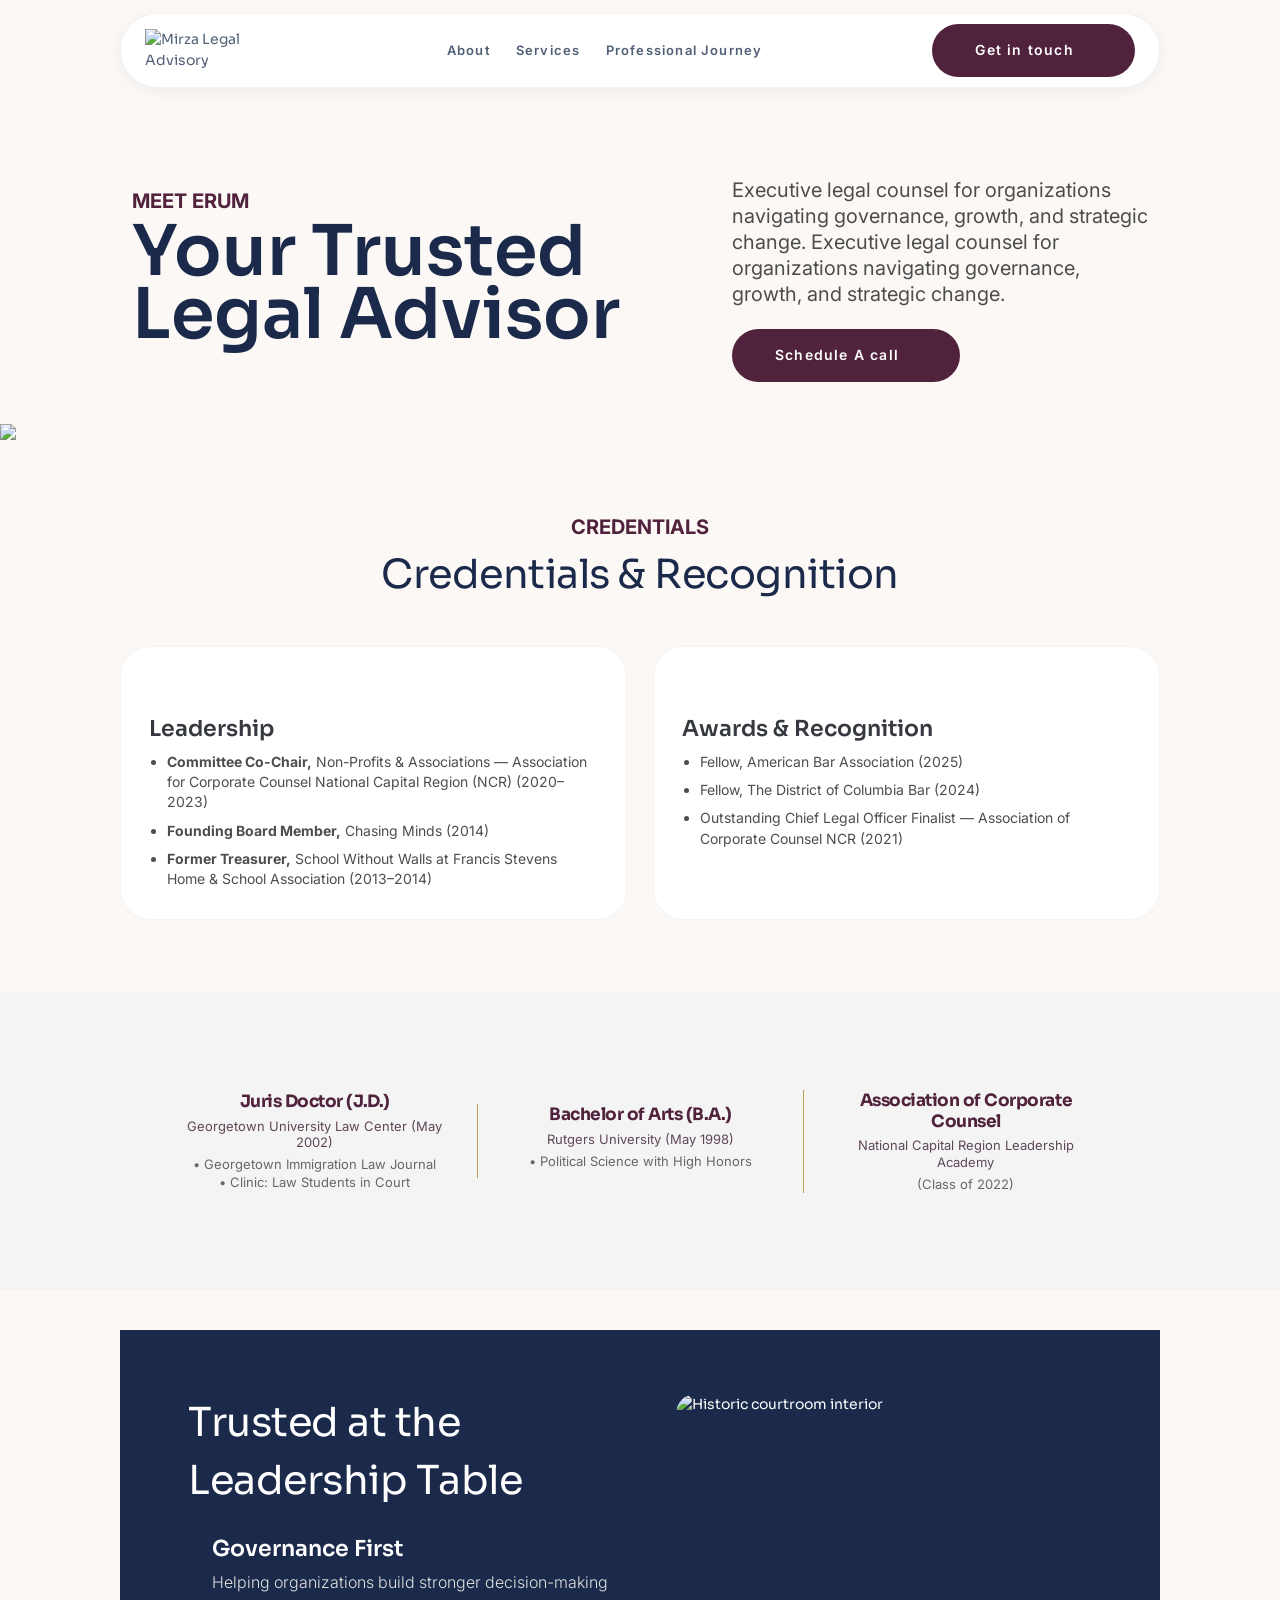
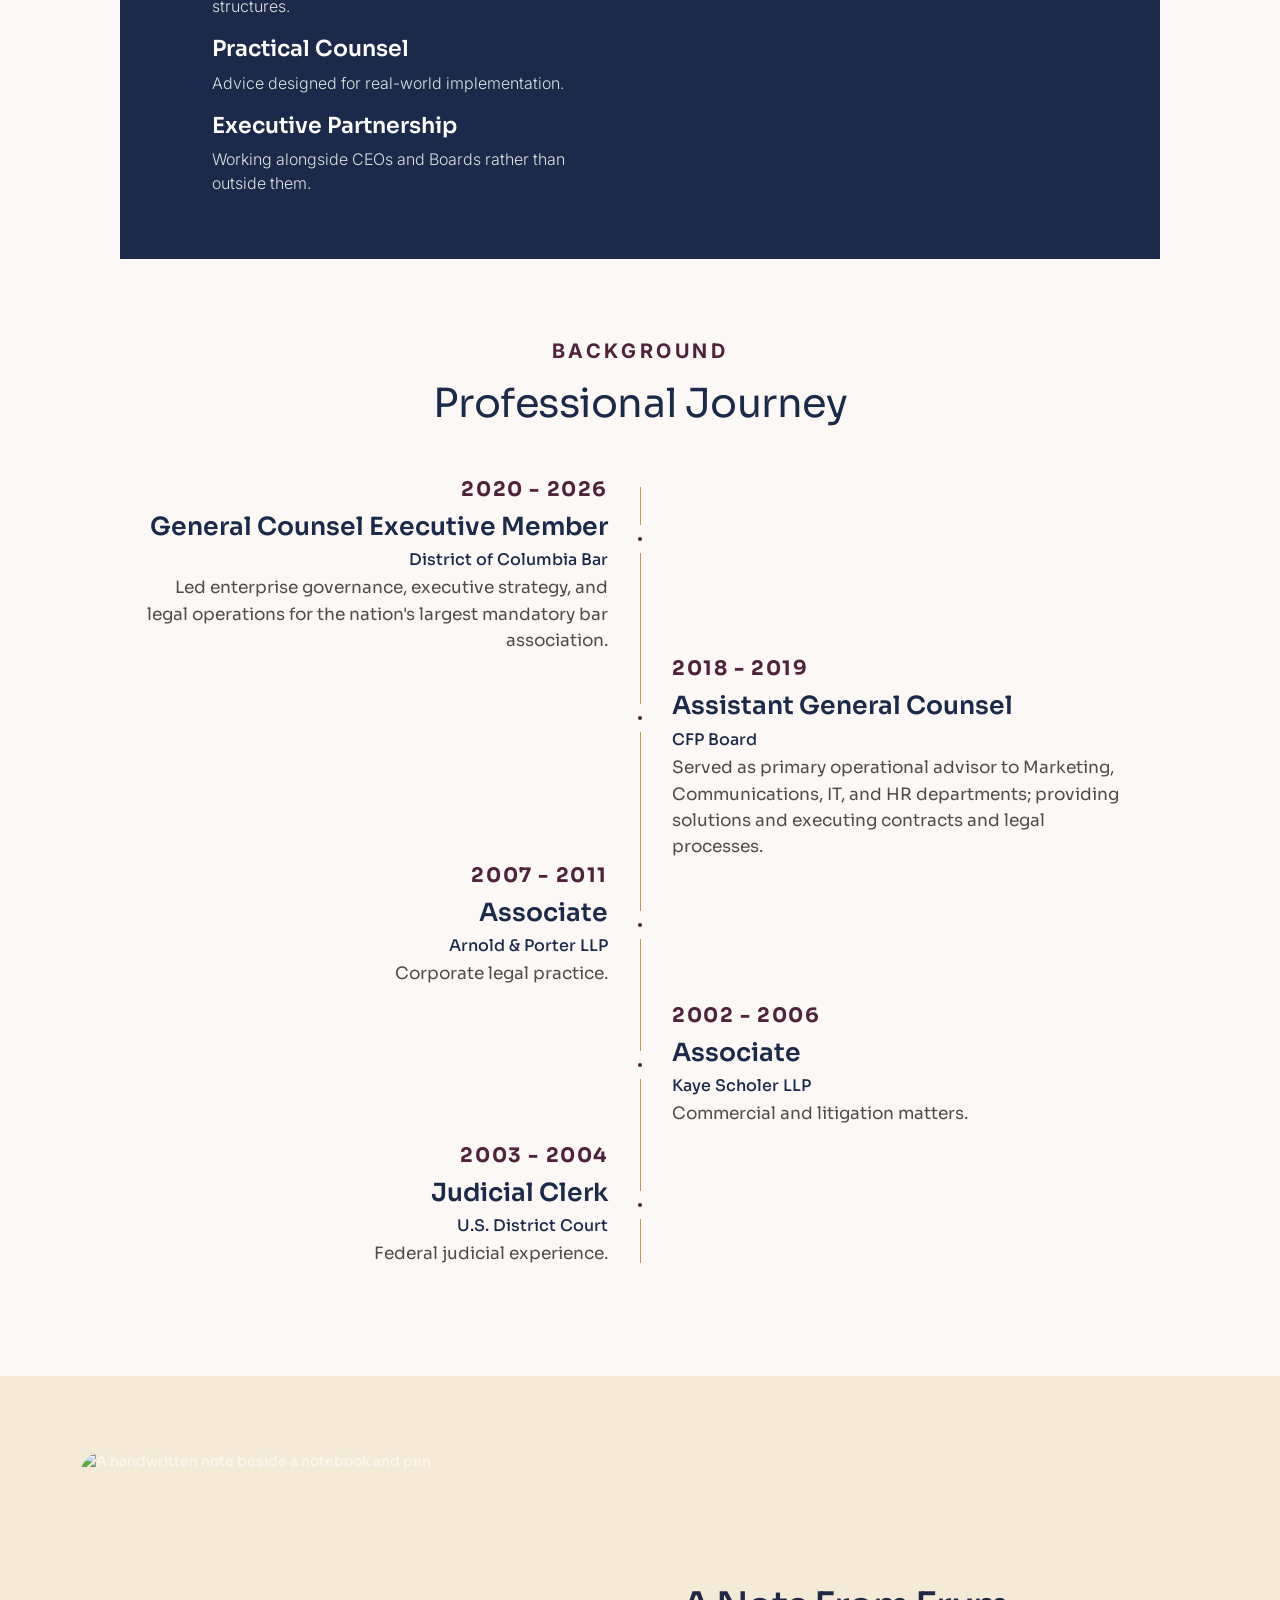
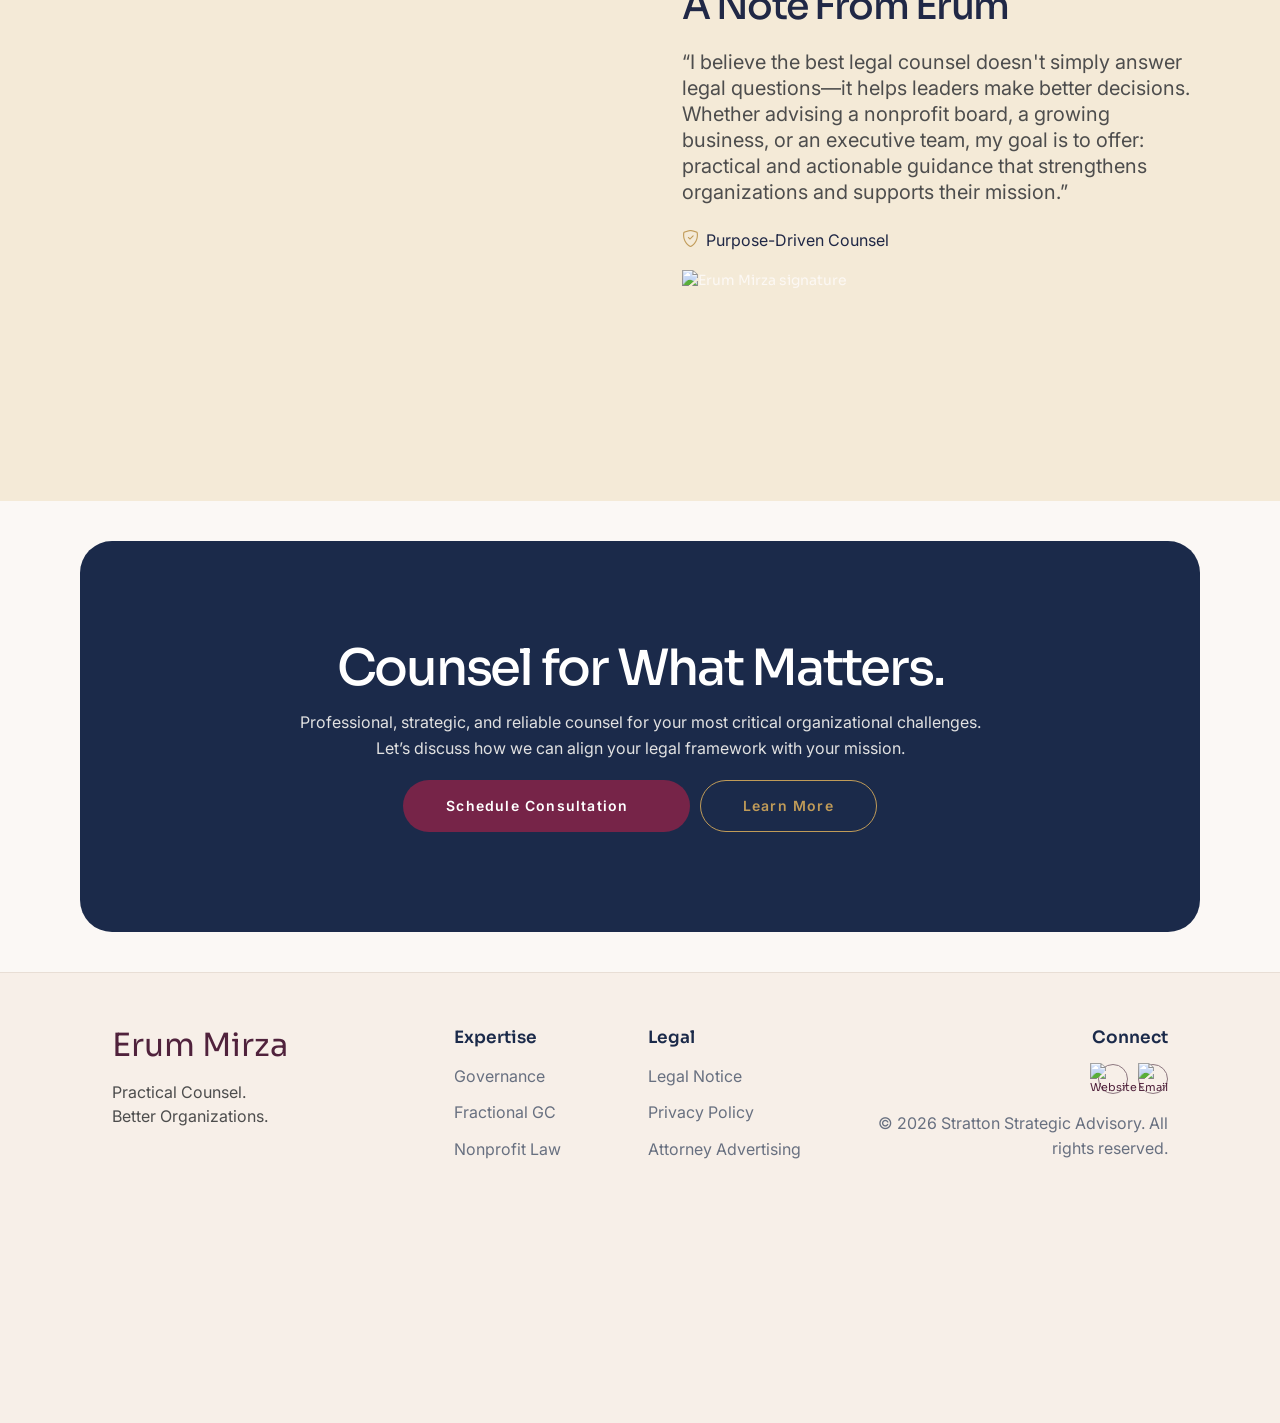
==== about.html @ 38c955a2 "Add files via upload" ====
<!doctype html>
<html lang="en">

<head>
    <meta charset="UTF-8">
    <meta name="viewport" content="width=device-width, initial-scale=1.0">
    <meta name="description" content="Erum Mirza, attorney and strategic advisor.">
    <title>Erum Mirza | Attorney &amp; Strategic Advisor</title>
    <link href="https://cdn.jsdelivr.net/npm/bootstrap@5.3.3/dist/css/bootstrap.min.css" rel="stylesheet">
    <link href="https://cdn.jsdelivr.net/npm/bootstrap-icons@1.11.3/font/bootstrap-icons.min.css" rel="stylesheet">
    <link rel="stylesheet" href="https://unpkg.com/aos@2.3.4/dist/aos.css">
    <link rel="preconnect" href="https://fonts.googleapis.com">
    <link rel="preconnect" href="https://fonts.gstatic.com" crossorigin>
    <link
        href="https://fonts.googleapis.com/css2?family=Inter:wght@400;600;700&family=Sora:wght@400;500;600;700&display=swap"
        rel="stylesheet">
    <script src="https://cdn.tailwindcss.com"></script>
    <link rel="stylesheet" href="styles.css">
</head>

<body class="home-page">
    <header class="site-header container-xl">
        <a class="brand" href="index.html" aria-label="Mirza home">
            <img class="brand-logo" src="assets/images/Mirzapllc-logo.webp" alt="Mirza Legal Advisory">
        </a>
        <nav id="main-navigation" class="main-nav" aria-label="Main navigation">
            <a href="about.html">About</a>
            <a href="services.html">Services</a>

            <a href="about.html#journey">Professional Journey</a>
            <a class="mobile-nav-cta primary-button" href="contact.html">Get in touch <span>→</span></a>
        </nav>
        <a class="primary-button" href="contact.html">Get in touch <span>→</span></a>
        <button class="menu-toggle" type="button" aria-label="Open navigation" aria-expanded="false" aria-controls="main-navigation">
            <span></span><span></span><span></span>
        </button>
    </header>

    <main>
        <section class="about-hero-section" aria-labelledby="hero-title">
            <div class="about-hero-intro container-xl">
                <div class="about-hero-heading">
                    <p class="sub-heading">Meet Erum</p>
                    <h1 class="main-heading">Your Trusted<br>Legal Advisor</h1>
                </div>
                <div class="about-hero-copy">
                    <p class="p-text">Executive legal counsel for organizations navigating governance, growth, and
                        strategic change. Executive legal counsel for organizations navigating governance, growth, and
                        strategic change.</p>
                    <div class="hero-actions">
                        <a class="primary-button" href="#contact">Schedule A call <span>→</span></a>

                    </div>
                </div>
            </div>
            <div class="about-hero-image">
                <img src="assets/images/erum-image.png" alt="Erum Mirza, attorney and strategic advisor">
            </div>
        </section>



        <section id="services" class="services-section global-section-padding" aria-labelledby="services-title">
            <div class="services-heading">
                <p class="sub-heading">Credentials</p>
                <h2 id="services-title" class="sub-heading-2">Credentials & Recognition</h2>
            </div>
            <div class="services-grid">
                <div class="service-card">
                    <span class="service-icon"><img src="assets/images/leadership.png" alt="" aria-hidden="true"></span>
                    <h3>Leadership</h3>
                    <ul class="service-list">
                        <li> <strong>Committee Co-Chair,</strong>  Non-Profits &amp; Associations — Association for Corporate Counsel
                            National Capital Region (NCR) (2020–2023)</li>
                        <li> <strong>Founding Board Member,</strong>  Chasing Minds (2014)</li>
                        <li> <strong>Former Treasurer,</strong>  School Without Walls at Francis Stevens Home &amp; School Association
                            (2013–2014)</li>
                    </ul>
                </div>
                <div class="service-card">
                    <span class="service-icon"><img src="assets/images/Recognition.png" alt="" aria-hidden="true"></span>
                    <h3>Awards &amp; Recognition</h3>
                    <ul class="service-list">
                        <li>Fellow, American Bar Association (2025)</li>
                        <li>Fellow, The District of Columbia Bar (2024)</li>
                        <li>Outstanding Chief Legal Officer Finalist — Association of Corporate Counsel NCR (2021)</li>
                    </ul>
                </div>
            </div>
        </section>

        <section class="education-strip global-section-padding" aria-label="Education and professional credentials">
            <div class="education-strip-inner container-xl">
                <div class="education-item">
                    <h2 class="sub-heading-2">Juris Doctor (J.D.)</h2>
                    <p>Georgetown University Law Center (May 2002)</p>
                    <small>• Georgetown Immigration Law Journal<br>• Clinic: Law Students in Court</small>
                </div>
                <div class="education-item">
                    <h2 class="sub-heading-2">Bachelor of Arts (B.A.)</h2>
                    <p>Rutgers University (May 1998)</p>
                    <small>• Political Science with High Honors</small>
                </div>
                <div class="education-item">
                    <h2 class="sub-heading-2">Association of Corporate Counsel</h2>
                    <p>National Capital Region Leadership Academy</p>
                    <small>(Class of 2022)</small>
                </div>
            </div>
        </section>

        <section id="recognition" class="leadership-section about-recognition global-section-padding" aria-labelledby="leadership-title">
            <div class="leadership-copy">
                <h2 id="leadership-title" class="sub-heading-2 text-white">Trusted at the <br>
                    Leadership Table</h2>
                <ul class="leadership-table-list">
                    <li>
                        <img class="leadership-icon" src="assets/images/Icon.png" alt="" aria-hidden="true">
                        <div>
                            <h3>Governance First</h3>
                            <p class="pt-2">Helping organizations build stronger decision-making structures.</p>
                        </div>
                    </li>
                    <li>
                        <img class="leadership-icon" src="assets/images/Icon.png" alt="" aria-hidden="true">
                        <div>
                            <h3>Practical Counsel</h3>
                            <p class="pt-2">Advice designed for real-world implementation.</p>
                        </div>
                    </li>
                    <li>
                        <img class="leadership-icon" src="assets/images/Icon.png" alt="" aria-hidden="true">
                        <div>
                            <h3>Executive Partnership</h3>
                            <p class="pt-2">Working alongside CEOs and Boards rather than outside them.</p>
                        </div>
                    </li>
                </ul>
            </div>
            <div class="leadership-table-image">
                <img src="/assets/images/tursted.png" alt="Historic courtroom interior">
            </div>
        </section>



        <section id="journey" class="path-section global-section-padding" aria-labelledby="path-title">
            <div class="path-heading">
                <p class="sub-heading">Background</p>
                <h2 class="sub-heading-2">Professional Journey</h2>
            </div>
            <div class="path-timeline">
                <div class="path-step path-step-left">
                    <span class="path-number">2020 - 2026</span>
                    <div>
                        <h3>General Counsel  Executive Member</h3>
                        <strong class="path-organization">District of Columbia Bar</strong>
                        <p>Led enterprise governance, executive strategy, and legal operations for the nation&apos;s
                            largest mandatory bar association.</p>
                    </div>
                </div>
                <div class="path-step path-step-right">
                    <span class="path-number">2018 - 2019</span>
                    <div>
                        <h3>Assistant General Counsel</h3>
                        <strong class="path-organization">CFP Board</strong>
                        <p>Served as primary operational advisor to Marketing, Communications, IT, and HR departments;
                            providing solutions and executing contracts and legal processes.</p>
                    </div>
                </div>
                <div class="path-step path-step-left">
                    <span class="path-number">2007 - 2011</span>
                    <div>
                        <h3>Associate</h3>
                        <strong class="path-organization">Arnold &amp; Porter LLP</strong>
                        <p>Corporate legal practice.</p>
                    </div>
                </div>
                <div class="path-step path-step-right">
                    <span class="path-number">2002 - 2006</span>
                    <div>
                        <h3>Associate</h3>
                        <strong class="path-organization">Kaye Scholer LLP</strong>
                        <p>Commercial and litigation matters.</p>
                    </div>
                </div>
                <div class="path-step path-step-left">
                    <span class="path-number">2003 - 2004</span>
                    <div>
                        <h3>Judicial Clerk</h3>
                        <strong class="path-organization">U.S. District Court</strong>
                        <p>Federal judicial experience.</p>
                    </div>
                </div>
            </div>
        </section>

        <section class="note-section" aria-labelledby="note-title">
            <div class="note-section-inner">
                <div class="note-image">
                    <img src="assets/images/note.png" alt="A handwritten note beside a notebook and pen">
                </div>
                <div class="note-copy">
                    <h2 id="note-title" class="sub-heading-2">A Note From Erum</h2>
                    <p>“I believe the best legal counsel doesn&apos;t simply answer legal questions—it helps leaders
                        make better decisions. Whether advising a nonprofit board, a growing business, or an executive
                        team, my goal is to offer: practical and actionable guidance that strengthens organizations and
                        supports their mission.”</p>
                    <p class="note-purpose"><i class="bi bi-shield-check" aria-hidden="true"></i> Purpose-Driven Counsel
                    </p>
                    <img class=" note-signature-image" src="assets/images/signature.png" alt="Erum Mirza signature" />
                </div>
            </div>
        </section>

        <section id="contact" class="contact-cta" aria-labelledby="contact-title">

            <h2 class="text-white sub-heading-2">Counsel for What Matters.</h2>
            <p class="p-text">Professional, strategic, and reliable counsel for your most critical organizational
                challenges.<br>Let’s
                discuss how we can align your legal framework with your mission.</p>
            <div class="cta-actions"><a class="primary-button" href="mailto:hello@erummirza.com">Schedule Consultation
                    <span>→</span></a><a class="cta-link" href="about.html">Learn More</a></div>
        </section>
    </main>

    <footer class="site-footer">
        <div class="site-footer-inner">
            <div class="footer-brand"><strong>Erum Mirza</strong>
                <p>Practical Counsel.<br>Better Organizations.</p>
            </div>
            <div class="footer-column"><small>Expertise</small><a href="#services">Governance</a><a
                    href="#services">Fractional
                    GC</a><a href="#services">Nonprofit Law</a></div>
            <div class="footer-column"><small>Legal</small><a href="#contact">Legal Notice</a><a href="#contact">Privacy
                    Policy</a><a href="#contact">Attorney Advertising</a></div>
            <div class="footer-connect"><small>Connect</small>
                <div class="social-links">
                    <a href="#contact" aria-label="Contact Erum Mirza">
                        <img src="assets/images/website-icon.png" alt="Website" aria-hidden="true">
                    </a>
                    <a href="mailto:hello@erummirza.com" aria-label="Email Erum Mirza">
                        <img src="assets/images/email-icon.png" alt="Email" aria-hidden="true">
                    </a>

                </div>
                <p>© 2026 Stratton Strategic Advisory. All rights reserved.</p>
            </div>
        </div>
    </footer>

    <script src="https://cdn.jsdelivr.net/npm/bootstrap@5.3.3/dist/js/bootstrap.bundle.min.js"></script>
    <script src="https://cdn.jsdelivr.net/npm/gsap@3.12.5/dist/gsap.min.js"></script>
    <script src="https://cdn.jsdelivr.net/npm/gsap@3.12.5/dist/ScrollToPlugin.min.js"></script>
    <script src="https://unpkg.com/aos@2.3.4/dist/aos.js"></script>
    <script src="script.js"></script>
</body>

</html>
---- styles.css ----
:root {
    --cream: #fbf8f5;
    --ink: #505F76;
    --plum: #50223c;
    --muted: #4d4d4d;
    --white: #fff;
    --light-muted: #E1E1E1;
    --body-foreground: #fcf8f4;
    --heading: #202846;
    --deep-heading: #1b2a4a;
    --copy-muted: #5e6067;
    --copy-slate: #5e6067;
    --gold: #c09b58;
    --copy-on-dark: #d4d7e0;
    --warm-surface: #f4ead7;
    --navy: #1f2747;
    --deep-navy: #1f2e51;
    --form-border: #bdd9f1;
    --form-field-border: #cfe2f3;
    --footer-surface: #f7efe8;
    --footer-border: #e8ded5;
    --footer-copy: #687080;
    --soft-border: #C6C6CD33;
    --service-heading: #363940;
    --shadow-rgb: 32, 39, 67;
    --sans: 'Sora', Arial, sans-serif;
}

* {
    box-sizing: border-box;
}

html {
    scroll-behavior: smooth;
}

body {
    margin: 0;
    background: var(--cream);
    color: var(--body-foreground);
    font-family: var(--sans);
    font-size: 14px;
}

.home-page {
    min-height: 100vh;
    overflow-x: hidden;
}

.container-xl {
    max-width: 1040px;
    /* margin: 0 auto;
    padding-left: 32px;
    padding-right: 32px; */
}

.global-section-padding {
    padding-top: 72px;
    padding-bottom: 72px;
}

.site-header {
    align-items: center;
    background: var(--white);
    border: 1px solid var(--soft-border);
    border-radius: 50px;
    box-shadow: 0 3px 14px rgba(var(--shadow-rgb), .06);
    display: grid;
    gap: 30px;
    grid-template-columns: auto 1fr auto;
    margin-top: 13px;
    padding: 10px 24px;
    position: relative;
    z-index: 2;
}

.brand {
    align-items: center;
    color: var(--ink);
    display: flex;
    gap: 8px;
    text-decoration: none;
}

.brand-logo {
    display: block;
    height: auto;
    max-width: 132px;
    width: 100%;
}

.main-nav {
    align-items: center;
    display: flex;
    gap: 25px;
    justify-content: center;
}

.main-nav a {
    color: var(--ink);
    font-family: 'Inter', sans-serif;
    font-size: 13px;
    font-style: medium;
    font-weight: 600;
    letter-spacing: 1.2px;
    line-height: 12px;
    text-decoration: none;
    vertical-align: middle;
}

.main-nav a:hover {
    color: var(--plum);
}

.menu-toggle,
.mobile-nav-cta {
    display: none;
}

.primary-button,
.secondary-button,
.cta-link,
.service-card a {
    align-items: center;
    border: 1px solid transparent;
    border-radius: 50px;
    display: inline-flex;
    font-family: 'Inter', sans-serif;
    font-size: 14px;
    font-style: normal;
    font-weight: 600;
    justify-content: center;
    letter-spacing: 1.2px;
    line-height: 1.2;
    padding: 17px 42px;
    text-decoration: none;
    transition: background .2s, color .2s, transform .2s;
    vertical-align: middle;
}





.primary-button {
    background: var(--plum);
    color: var(--white);
}

.primary-button:hover {
    background: var(--ink);
    color: var(--white);
    transform: translateY(-2px);

}

.hero {
    align-items: center;
    display: grid;
    /* gap: clamp(70px, 11vw, 145px); */
    grid-template-columns: 1.45fr 1fr;
    min-height: calc(100vh - 70px);
    padding-bottom: 65px;
    padding-top: 50px;
}

.hero-copy {
    max-width: 470px;
    /* padding-left: 4px; */
}

.sub-heading {
    color: var(--plum);
    font-family: 'Inter', sans-serif;
    font-size: 20px;
    font-style: normal;
    font-weight: 700;
    /* letter-spacing: 1px; */
    line-height: 100%;
    margin: 0 0 9px;
    text-transform: uppercase;
}

.sub-heading-2 {
    color: var(--deep-heading);
    font-family: Sora;
    font-weight: 400;
    font-style: Regular;
    font-size: 40px;
    leading-trim: NONE;
    line-height: 57.6px;
    letter-spacing: -0.48px;
   
    vertical-align: middle;

}

.main-heading {
    color: #1b2a4a;
    font-family: 'Sora', sans-serif;
    font-style: normal;
    font-weight: 600;
    font-size: 70px;
    /* letter-spacing: .045em; */
    line-height: 0.9;
    margin: 0;
}

.hero-description {
    color: var(--muted);
    font-family: 'Inter', sans-serif;
    font-size: 20px;
    font-style: normal;
    font-weight: 400;
    letter-spacing: 0;
    line-height: 32px;
    margin: 21px 0 22px;
    /* max-width: 390px; */
    vertical-align: middle;
}

.hero-actions {
    align-items: center;
    display: flex;
    gap: 10px;
}

.about-hero-section {
    background: var(--cream);
}

.about-hero-intro {
    align-items: center;
    display: grid;
    gap: 80px;
    grid-template-columns: 1.25fr 1fr;
    min-height: 250px;
    padding-bottom: 42px;
    padding-top: 68px;
}



.about-hero-copy p {
    color: var(--copy-muted);
    font-family: 'Inter', sans-serif;
    font-size: 10px;
    line-height: 1.55;
    margin: 0 0 14px;
}



.about-hero-image {
    height: 100%;
    overflow: hidden;
    width: 100%;
}

.about-hero-image img {
    display: block;
    height: 100%;
    object-fit: cover;
    object-position: center 35%;
    width: 100%;
}

.primary-button span {
    align-items: center;
    display: inline-flex;
    font-size: 14px;
    line-height: -1;
    margin-left: 4px;
    opacity: 0;
    transform: translateX(-5px);
    transition: opacity .2s ease, transform .2s ease;
}

.primary-button:hover span,
.primary-button:focus-visible span {
    opacity: 1;
    transform: translateX(0);
}

@media (hover: none) {
    .primary-button span {
        opacity: 1;
        transform: none;
    }
}

@media (prefers-reduced-motion: reduce) {
    .primary-button span {
        transition: none;
    }
}

.secondary-button {
    border: 1px solid var(--gold);
    background: transparent;
    color: var(--gold);
}

.secondary-button:hover {
    background: var(--gold);
    color: var(--white);
}

.hero-portrait-wrap {
    justify-self: end;
    position: relative;
}

.hero-portrait {
    min-height: 420px;
    overflow: hidden;
    margin-top: 50px;
}

.hero-portrait img {
    height: 100%;
    object-fit: cover;
    object-position: center;
    width: 100%;
}

.portrait-note {
    background: var(--white);
    border-radius: 24px;
    bottom: -20px;
    box-shadow: 0 7px 13px rgba(var(--shadow-rgb), .16);
    color: #4d4d4d;
    font-size: 16px;
    font-style: italic;
    font-weight: 500;
    line-height: 1.3;
    padding: 24px 24px;
    left: -128px;
    bottom: 23px;
    position: absolute;
    white-space: nowrap;
}

/* About intro section */
.about-intro {
    align-items: center;
    background: var(--warm-surface);
    display: flex;
    justify-content: center;
    margin-left: 0;
    margin-right: 0;
    min-height: 430px;
    padding: 78px 24px;
    text-align: center;
    width: 100%;
}

.about-intro p {
    color: var(--copy-muted);
    font-size: 13px;
    line-height: 1.75;
    margin: 0 auto 18px;
}

.about-intro p:last-child {
    margin-bottom: 0;
}

.footer-brand p {
    color: #4D4D4D;
    font-size: 10px;
    line-height: 1.55;
    margin: 13px 0 0;
}

/* Focused Expertise section */
.services-section {
    background: var(--cream);
    margin-left: auto;
    margin-right: auto;
    max-width: 1040px;
    /* padding: 78px 32px 96px; */
}

.services-heading {
    text-align: center;
}



.services-grid {
    display: grid;
    gap: 58px 26px;
    grid-template-columns: repeat(2, minmax(0, 1fr));
    margin: 43px auto 0;
    /* max-width: 1025px; */
}


.service-card a {
   
    padding: 0;
  
}


.service-card {
    background: var(--white);
    border: 1px solid var(--soft-border);
    border-radius: 30px;
    min-height: 178px;
    padding: 30px 28px ;
}

.service-icon {
    color: var(--plum);
    display: block;
    font-size: 20px;
    line-height: 1;
    margin-bottom: 18px;
}

.service-card h3 {
    color: var(--service-heading);
    font-size: 22px;
    font-weight: 600;
    line-height: 1.25;
    margin: 0 0 9px;
}

.service-card p {
    color: var(--copy-slate);
   
    /* max-width: 400px; */
}

.service-card .service-list {
    color: var(--copy-slate);
    display: grid;
    gap: 8px;
    list-style: disc;
    margin: 0;
    padding-left: 18px;
}

.service-card .service-list li {

    line-height: 1.45;
       color: var(--muted);
    font-family: 'Inter', sans-serif;
    font-size: 14px;
    font-style: normal;
    font-weight: 400;
    letter-spacing: 0;

    vertical-align: middle;
}

.service-card a {
    color: var(--gold);
 
}

.service-card a:hover {
    color: var(--plum);
}

.service-card a span {
    font-size: 11px;
    line-height: .7;
}

.services-area {
    background: var(--cream);
    margin: 0 auto;
    max-width: 1120px;
    /* padding: 86px 38px 72px; */
}

.services-area-heading {
    text-align: center;
}


.services-area-heading h2 {

    margin: 0 0 48px;
}

.service-feature {
    align-items: center;
    border-bottom: 1px solid #e5ddd3;
    display: grid;
    gap: 54px;
    grid-template-columns: 1.25fr 1fr;
    padding: 0 0px 44px;
}

.service-feature+.service-feature {
    padding-top: 44px;
}

.service-feature-copy {
    padding-left: 0;
}

.service-feature-copy h3 {
    color: var(--heading);
    font-family: sora, serif;
    font-size: 22px;
    font-weight: 600;
    line-height: 1.25;
    margin: 0 0 15px;
}

h3{
    color: var(--heading);
    font-family: sora, serif;
    font-size: 22px;
    font-weight: 600;
    line-height: 1.25;
    margin: 0 0 15px;
}
.service-feature-copy>p {
    color: var(--muted);
  
}

.service-feature-copy ul {
    list-style: none;
    margin: 0;
    padding: 0;
    padding-top: 6px;
}

.service-feature-copy li {
    align-items: flex-start;
    color: var(--heading);
    display: flex;
    font-family: 'Inter', sans-serif;
    font-size: 15px;
    gap: 8px;
    line-height: 1.35;
    margin: 0 0 5px;
    position: relative;
}

.feature-check-list li img {
    display: block;
    flex: 0 0 auto;
    height: 15px;
    margin-top: 4px;
    width: 15px;
}

.service-feature-image {
    border-radius: 12px;
    height: 100%;
    overflow: hidden;
}

.service-feature-image img {
    display: block;
    height: 100%;
    object-fit: cover;
    width: 100%;
}

.leadership-table-list {
    list-style: none;
    margin: 0;
    padding: 0;
}

.leadership-table-list li {
    align-items: flex-start;
    display: flex;
    gap: 9px;
    margin-top: 12px;
}

.leadership-table-list li:first-child {
    margin-top: 0;
}

.leadership-table-list i {
    color: var(--gold);
    flex: 0 0 auto;
    font-size: 12px;
    margin-top: 3px;
}

.leadership-icon {
    flex: 0 0 auto;
    height: 15px;
    margin-top: 5px;
    width: 15px;
}

.leadership-table-list h3 {
    color: var(--white);
    font-family: var(--sans);
    font-size: 15px;
    font-weight: 400;
    line-height: 1.2;
    margin: 0 0 2px;
}

.leadership-table-list p {
    color: var(--copy-on-dark);
    font-family: var(--sans);
    font-size: 8px;
    line-height: 1.35;
    margin: 0;
}

.leadership-table-image {
    height: 100%;
    overflow: hidden;
}

.leadership-table-image img {
    display: block;
    height: 100%;
    object-fit: cover;
    width: 100%;
    border-radius: 20px;
}

.education-strip {
    background: #f4f4f4;
    display: block;
    margin: 0;
    width: 100%;
}

.education-strip-inner {
    align-items: center;
    display: grid;
    grid-template-columns: repeat(3, 1fr);
    min-height: 154px;
    padding: 24px 32px;
}

.education-item {
    min-height: 74px;
    padding: 0 28px;
    text-align: center;
}

.education-item+.education-item {
    border-left: 1px solid var(--gold);
}

.education-item h2 {
    color: var(--plum);
    font-size: 17px;
    font-weight: 700;
    line-height: 1.25;
    margin: 0 0 5px;
}

.education-item p,
.education-item small {
    color: #5e4758;
    display: block;
    font-family: 'Inter', sans-serif;
    font-size: 13px;
    line-height: 1.25;
    margin: 0;
}

.education-item small {
    color: #68656b;
    font-size: 13px;
    line-height: 1.4;
    margin-top: 5px;
}

/* Proven Leadership statistics section */
.leadership-section {
    background: var(--deep-heading);
    color: var(--white);
    display: grid;
    gap: 55px;
    grid-template-columns: 1.25fr 1.2fr;
    margin: 0 auto;
    max-width: 1040px;
    padding: 64px 68px;
}

.about-recognition {
    margin-top: 40px;
}



.leadership-copy p {
    color: var(--light-muted);
  font-family: Inter;
font-weight: 300;
font-style: Regular;
font-size: 16px;
leading-trim: NONE;
line-height: 24px;
letter-spacing: 0px;
vertical-align: middle;

}


/* .leadership-section .leadership-table-list {
    margin-left: 16px;
} */

.leadership-section .leadership-table-list li {
    margin-top: 17px;
}

.leadership-section .leadership-table-list i {
    color: var(--gold);
    font-size: 12px;
}
.leadership-copy {
    display: flex;
    flex-direction: column;
    justify-content: center;
}
.leadership-section .leadership-table-list h3 {

    color: var(--white);
    font-size: 22px;
    font-weight: 600;
    line-height: 1.25;
    margin: 0 ;
}

.leadership-stats {
    display: grid;
    grid-template-columns: repeat(2, 1fr);
    row-gap: 35px;
}

.leadership-stat {
    min-height: 134px;
    padding: 5px 11px;
    position: relative;
}

.leadership-stat::before {
    background: var(--gold);
    content: '';
    height: 100px;
    left: 0;
    position: absolute;
    top: 5px;
    width: 1px;
}

.leadership-stat strong {
    display: block;
    font-size: clamp(48px, 5vw, 64px);
    font-weight: 400;
    letter-spacing: -.04em;
    line-height: 1;
}



.leadership-stat small {
    color: #d1d6df;
    display: block;
    font-size: 12px;
    letter-spacing: .12em;
    margin-top: 13px;

}

/* Practical Path Forward timeline section */
.path-section {
    background: var(--cream);
    margin-left: auto;
    margin-right: auto;
    max-width: 1040px;
    padding: 82px 24px 95px;
}

.path-heading {
    margin: 0 auto 20px;
    text-align: center;
}

.path-heading .sub-heading {
  
    letter-spacing: 0.18em;
    margin-bottom: 14px;
    text-transform: uppercase;
}


.path-timeline {
    margin: 42px auto 0;
    position: relative;
}

.path-timeline::before {
    background: var(--gold);
    content: '';
    height: calc(100% - 30px);
    left: 50%;
    position: absolute;
    top: 12px;
    width: 1px;
}

.path-step {
    min-height: 140px;
    position: relative;
    width: 50%;
}

.path-step-left {
    padding-right: 32px;
    text-align: right;
}

.path-step-right {
    margin-left: 50%;
    padding-left: 32px;
    text-align: left;
}

.path-step::after {
    background: var(--plum);
    border-radius: 50%;
    box-shadow: 0 0 0 12px var(--cream);
    content: '';
    height: 4px;
    position: absolute;
    top: 62px;
    transform: translateX(-50%);
    width: 4px;
    z-index: 1;
}

.path-step-left::after {
    left: 100%;
}

.path-step-right::after {
    left: 0;
}

.path-number {
    color: var(--plum);
    display: block;
    font-size: 20px;
    font-style: normal;
    font-weight: 700;
    letter-spacing: 0.08em;
    margin-bottom: 8px;
}

.path-step h3 {
    color: var(--deep-heading);
    font-family: 'Sora', sans-serif;
    font-size: 25px;
    font-weight: 600;
    line-height: 1.1;
    margin: 0 0 10px;
}

.path-organization {
    color: var(--deep-heading);
    display: block;
    font-size: 16px;
    font-weight: 500;
    line-height: 1.2;
    margin-bottom: 6px;
}

.path-step p {
    color: var(--muted);
    font-size: 17px;
    font-style: normal;
    line-height: 26px;
    font-weight: 400;
    color: #4d4d4d;
    line-height: 1.55;
    margin: 0 auto;
}

.path-step-left p {
    margin-left: auto;
    /* max-width: 430px; */
}

.note-section {
    background: var(--warm-surface);
    margin: 0;
    padding: 75px 24px;
    width: 100%;
}

.note-section-inner {
    align-items: center;
    display: grid;
    gap: 26px;
    grid-template-columns: minmax(280px, 1fr) minmax(260px, .9fr);
    margin: 0 auto;
    max-width: 1120px;
}

.note-image {
    aspect-ratio: 1 / 1;
    border-radius: 24px;
    /* max-width: 420px; */
    overflow: hidden;
}

.note-image img {
    display: block;
    height: 100%;
    object-fit: cover;
    width: 100%;
    border-radius: 24px;
}

/* .note-copy {
    max-width: 350px;
} */

.note-copy h2 {
    color: var(--heading);
    font-size: clamp(27px, 3vw, 38px);
    font-weight: 500;
    letter-spacing: -.04em;
    line-height: 1.1;
    margin: 0 0 20px;
}

.note-copy>p:not(.note-purpose):not(.note-signature) {
   color: var(--muted);
    font-family: 'Inter', sans-serif;
    font-size: 20px;
    font-style: normal;
    font-weight: 400;
    letter-spacing: 0;
    line-height: 26px;
    margin: 21px 0 22px;
    vertical-align: middle;
   /* text-align: justify; */
}

.note-purpose {
    align-items: center;
    color: var(--heading);
    display: flex;
    font-family: 'Inter', sans-serif;
    font-size: 16px;
    gap: 7px;
    margin: 0;
}

.note-purpose i {
    color: var(--gold);
    font-size: 17px;
}

.note-signature {
    color: var(--plum);
    font-family: Georgia, serif;
    font-size: 15px;
    font-style: italic;
    margin: 17px 0 0;
}

.note-signature-image {
    display: block;
    height: auto;
    margin-top: 17px;
    /* max-width: 180px; */
    /* width: 100%; */
}

/* Counsel for What Matters CTA section */
.contact-cta {
    background: var(--deep-heading);
    border-radius: 32px;
    color: var(--white);
    margin: 40px auto;
    max-width: 1120px;
    padding: 100px 30px;
    text-align: center;
    width: 100%;
}

.contact-cta .sub-heading {
    color: var(--gold);
    margin-bottom: 12px;
}

.contact-cta h2 {
    font-size: clamp(34px, 4vw, 50px);
    font-weight: 500;
    letter-spacing: -.045em;
    line-height: 1.1;
    margin: 0;
}

.contact-cta>p:not(.sub-heading) {
    color: var(--light-muted);
    font-size: 16px;
    line-height: 1.6;
    margin: 14px auto 18px;
    /* max-width: 540px; */
}

.cta-actions {
    align-items: center;
    display: flex;
    gap: 10px;
    justify-content: center;
}

.cta-actions .primary-button {
    background: #762448;
}

.cta-link {
    border: 1px solid var(--gold);
    background: transparent;
    color: var(--gold);
}

.cta-link:hover {
    background: var(--gold);
    color: var(--navy);
}

.contact-page-hero {
    /* align-items: end; */
    display: grid;
    gap: 64px;
    grid-template-columns: 4fr 5fr;
    margin: 0 auto;
    max-width: 1120px;
    padding: 64px 32px 72px;
}

.contact-page-heading h1 {
    color: var(--heading);
    font-size: clamp(42px, 5vw, 62px);
    font-weight: 600;
    letter-spacing: -.045em;
    line-height: 1.06;
    margin: 0;
}


.contact-form {
    background: var(--white);
    border: 1px solid var(--form-border);
    border-radius: 14px;
    box-shadow: 0 8px 24px rgba(var(--shadow-rgb), .04);
    column-gap: 22px;
    display: grid;
    grid-template-columns: 1fr 1fr;
    padding: 34px 30px 26px;
    row-gap: 18px;
}

.contact-form h3 {
    color: var(--heading);
    font-size: clamp(16px, 2.8vw, 28px);
    font-weight: 600;
    grid-column: 1 / -1;
    letter-spacing: -.04em;
    line-height: 1.08;
    margin: 0 0 8px;
    white-space: nowrap;
}

.contact-field {
    grid-column: 1 / -1;
    min-width: 0;
}

.contact-field-half-left {
    grid-column: 1;
}

.contact-field-half-right {
    grid-column: 2;
}

.contact-field label {
    color: var(--heading);
    display: block;
    font-family: 'Inter', sans-serif;
    font-size: 15px;
    font-weight: 600;
    margin-bottom: 8px;
}

.contact-field label span {
    color: #d32f2f;
}

.contact-form input,
.contact-form select,
.contact-form textarea {
    background: var(--white);
    border: 1px solid var(--form-field-border);
    border-radius: 8px;
    color: var(--heading);
    font-family: 'Inter', sans-serif;
    font-size: 15px;
    margin: 0;
    min-height: 52px;
    outline: 0;
    padding: 12px 14px;
    width: 100%;
}

.contact-form textarea {
    min-height: 120px;
    resize: vertical;
}

.contact-form input:focus,
.contact-form select:focus,
.contact-form textarea:focus {
    border-color: var(--plum);
}

.contact-form button {
    border: 0;
    cursor: pointer;
    font-size: 12px;
    grid-column: 1 / -1;
    min-height: 52px;
    margin-top: 8px;
    padding: 10px 16px;
    width: 100%;
}

/* Footer section */
.site-footer {
    background: var(--footer-surface);
    border-top: 1px solid var(--footer-border);
    margin-top: 0;
    width: 100%;
}

.site-footer-inner {
    align-content: start;
    display: grid;
    gap: 45px;
    grid-template-columns: 2fr 1fr 1.2fr 2fr;
    margin-left: auto;
    margin-right: auto;
    max-width: 1120px;
    min-height: 50vh;
    padding: 52px 32px 48px;
}

.footer-brand strong {
    color: var(--plum);
    font-family: Sora;
    font-weight: 400;
    font-style: Regular;
    font-size: 32px;
    leading-trim: NONE;
    line-height: 41.6px;
    letter-spacing: 0px;
    vertical-align: middle;

}

.footer-brand p {
   font-family: Inter;
font-weight: 400;
font-style: Regular;
font-size: 16px;
leading-trim: NONE;
line-height: 24px;
letter-spacing: 0px;
vertical-align: middle;

}

.footer-column small,
.footer-connect small {
    color: var(--deep-heading);
    display: block;
    font-size: 17px;
    font-weight: 600;
    /* letter-spacing: .1em; */
    margin-bottom: 13px;
}

.footer-connect {
    margin-left: auto;
    text-align: right;
}

.footer-connect p {
    color: var(--footer-copy);
    display: block;
    font-family: 'Hanken Grotesk', 'Inter', sans-serif;
    font-weight: 400;
    font-style: normal;
    font-size: 16px;
    line-height: 25.6px;
    letter-spacing: 0;
    vertical-align: middle;
    margin: 0;
    /* text-align: left; */
    text-decoration: none;
}

.footer-column a {
    color: var(--footer-copy);
    display: block;
    font-family: 'Hanken Grotesk', 'Inter', sans-serif;
    font-weight: 400;
    font-style: normal;
    font-size: 16px;
    line-height: 25.6px;
    letter-spacing: 0;
    vertical-align: middle;
    margin: 0 0 11px;
    text-decoration: none;
}

.footer-column a:hover {
    color: var(--plum);
}

.social-links {
    display: flex;
    gap: 10px;
    justify-content: flex-end;
    margin-bottom: 17px;
}

@media (min-width: 768px) and (max-width: 1023px) {
    .site-footer-inner {
        gap: 32px;
        grid-template-columns: 1fr 1fr;
        min-height: 0;
        padding: 44px 32px;
    }

    .footer-connect {
        margin-left: 0;
        text-align: left;
    }

    .footer-connect .social-links {
        justify-content: flex-start;
    }
}

@media (min-width: 768px) {
    .main-nav .mobile-nav-cta,
    .menu-toggle {
        display: none;
    }
}

.social-links a {
    align-items: center;
    border: 1px solid #8d7780;
    border-radius: 50%;
    color: var(--plum);
    display: flex;
    font-size: 11px;
    height: 30px;
    justify-content: center;
    text-decoration: none;
    width: 30px;
}

.social-links a:hover {
    background: var(--gold);
    color: var(--white);
}

@media (max-width: 767px) {
    .container-xl {
        padding-left: 20px;
        padding-right: 20px;
    }

    .site-header {
        border-radius: 0;
        display: flex;
        gap: 0;
        justify-content: space-between;
        margin-top: 0;
        padding: 8px 20px;
        z-index: 20;
    }

    .site-header > .primary-button {
        display: none;
    }

    .menu-toggle {
        align-items: center;
        background: var(--white);
        border: 1px solid var(--soft-border);
        border-radius: 8px;
        cursor: pointer;
        display: flex;
        flex: 0 0 44px;
        flex-direction: column;
        gap: 5px;
        height: 44px;
        justify-content: center;
        padding: 0;
        position: relative;
        width: 44px;
        z-index: 22;
    }

    .menu-toggle span {
        background: var(--deep-heading);
        border-radius: 2px;
        height: 2px;
        transition: transform .2s, opacity .2s;
        width: 20px;
    }

    .menu-toggle[aria-expanded="true"] span:first-child {
        transform: translateY(7px) rotate(45deg);
    }

    .menu-toggle[aria-expanded="true"] span:nth-child(2) {
        opacity: 0;
    }

    .menu-toggle[aria-expanded="true"] span:last-child {
        transform: translateY(-7px) rotate(-45deg);
    }

    .main-nav {
        align-items: stretch;
        background: var(--white);
        box-shadow: -12px 0 40px rgba(var(--shadow-rgb), .14);
        display: flex;
        flex-direction: column;
        gap: 0;
        height: 100dvh;
        justify-content: flex-start;
        padding: 92px 28px 28px;
        position: fixed;
        right: 0;
        top: 0;
        transform: translateX(100%);
        transition: transform .25s ease, visibility .25s ease;
        visibility: hidden;
        width: min(86vw, 360px);
        z-index: 21;
    }

    body.nav-open::before {
        background: rgba(var(--shadow-rgb), .45);
        content: '';
        inset: 0;
        position: fixed;
        z-index: 10;
    }

    body.nav-open {
        overflow: hidden;
    }

    body.nav-open .main-nav {
        transform: translateX(0);
        visibility: visible;
    }

    .main-nav a {
        border-bottom: 1px solid var(--soft-border);
        font-size: 16px;
        line-height: 1.4;
        padding: 18px 0;
    }

    .main-nav .mobile-nav-cta {
        align-self: stretch;
        border: 0;
        border-radius: 50px;
        color: var(--white);
        display: inline-flex;
        justify-content: center;
        margin-top: auto;
        padding: 16px 20px;
    }

    @media (prefers-reduced-motion: reduce) {
        .main-nav,
        .menu-toggle span {
            transition: none;
        }
    }

    .brand-logo {
        max-width: 116px;
    }

    .hero {
        display: flex;
        flex-direction: column;
        gap: 42px;
        min-height: calc(100vh - 64px);
        padding-bottom: 70px;
        padding-top: 55px;
    }

    .hero-portrait-wrap {
        order: 1;
    }

    .hero-copy {
        order: 2;
        /* padding-left: 0; */
    }

    .hero-portrait {
        height: 390px;
        min-height: 0;
        width: min(76vw, 310px);
    }

    .portrait-note {
        bottom: 10px;
        font-size: 10px;
        padding: 12px 14px;
        left: -42px;
    }

    .primary-button,
.secondary-button,
.cta-link,
.service-card a {
    font-size: 12px;
    padding: 13px 30px;
}

    .hero h1 {
        font-size: 58px;
    }

    .hero-description {
        font-size: 13px;
    }

    .hero-actions {
        flex-wrap: wrap;
    }

    .about-hero-intro {
        display: block;
        min-height: 0;
        padding-bottom: 48px;
        padding-top: 55px;
    }

    .about-hero-heading {
        padding-left: 0;
    }

    .about-hero-heading h1 {
        font-size: 48px;
    }

    .about-hero-copy {
        margin-top: 30px;
        max-width: 330px;
    }

    .about-hero-copy p {
        font-size: 12px;
    }

    .about-hero-image {
        height: 360px;
    }

    .about-intro {
        min-height: 360px;
        padding: 66px 25px;
    }

    .about-intro h2 {
        font-size: 32px;
        margin-bottom: 24px;
    }

    .about-intro p {
        font-size: 12px;
        line-height: 1.75;
    }

    .about-hero-copy {
        order: 2;
    }

    .services-section {
        padding: 70px 20px 80px;
    }

    .services-grid {
        gap: 18px;
        grid-template-columns: 1fr;
        margin-top: 32px;
    }

    .service-card {
        border-radius: 18px;
        min-height: 0;
        padding: 20px;
    }

    .services-area {
        padding: 28px 20px 58px;
    }

    .services-area-heading h2 {
        font-size: 32px;
        margin-bottom: 34px;
    }

    .service-feature {
        display: flex;
        flex-direction: column;
        gap: 26px;
        padding: 0 0 24px;
    }

    .service-feature+.service-feature {
        padding-top: 28px;
    }

    .service-feature-copy {
        width: 100%;
    }

    .service-feature-copy h3 {
        font-size: 18px;
    }

    .service-feature-copy>p {
        font-size: 10px;
        max-width: none;
    }

    .service-feature-copy li {
        font-size: 9px;
        margin-bottom: 7px;
    }

    .service-feature-image {
        height: 220px;
        width: 100%;
    }

    .leadership-table-image {
        height: 220px;
        margin-top: 30px;
    }

    .education-strip {
        padding: 10px 0;
    }

    .education-strip-inner {
        display: block;
        padding: 0 20px;
    }

    .education-item,
    .education-item+.education-item {
        border-left: 0;
        border-bottom: 1px solid var(--gold);
        min-height: 0;
        padding: 18px 8px;
    }

    .education-item:last-child {
        border-bottom: 0;
    }

    .service-card h3 {
        font-size: 15px;
    }

    .service-card p {
        font-size: 10px;
    }

    .path-section {
        padding: 70px 20px 78px;
    }

    .note-section {
        padding: 58px 20px 64px;
    }

    .note-section-inner {
        display: block;
    }

    .note-image {
        max-width: 100%;
    }

    .note-copy {
        margin-top: 34px;
        max-width: none;
    }

    .note-copy h2 {
        font-size: 32px;
    }

    .path-heading h2 {
        font-size: 32px;
    }

    .path-timeline {
        margin-top: 40px;
        padding-left: 28px;
    }

    .path-timeline::before {
        left: 8px;
    }

    .path-step,
    .path-step-right {
        margin-left: 0;
        min-height: 120px;
        padding-left: 25px;
        padding-right: 0;
        text-align: left;
        width: 100%;
    }

    .path-step-left::after,
    .path-step-right::after {
        left: 8px;
        right: auto;
    }

    .path-step-left p {
        margin-left: 0;
    }

    .path-step h3 {
        font-size: 17px;
    }

    .path-step p {
        font-size: 10px;
    }

    .contact-cta {
        border-radius: 18px;
        margin: 24px 20px;
        padding: 48px 20px;
    }

    .contact-cta h2 {
        font-size: 31px;
    }

    .contact-cta>p:not(.sub-heading) {
        font-size: 9px;
    }

    .contact-page-hero {
        display: block;
        padding: 66px 20px 58px;
    }

    .contact-page-heading h1 {
        font-size: 50px;
    }

    .contact-page-heading>p:not(.sub-heading) {
        font-size: 12px;
    }

    .contact-form {
        display: block;
        padding: 26px 20px;
    }

    .contact-form input,
    .contact-form textarea {
        display: block;
    }

    .cta-actions {
        flex-wrap: wrap;
    }

    .site-footer {
        margin-top: 0;
    }

    .site-footer-inner {
        gap: 28px 24px;
        grid-template-columns: 1fr 1fr;
        min-height: 0;
        padding: 42px 20px 35px;
    }

    .footer-brand,
    .footer-connect {
        grid-column: 1 / -1;
    }

    .footer-connect {
        margin-left: 0;
        text-align: left;
    }

    .footer-connect .social-links {
        justify-content: flex-start;
    }

    .footer-connect p {
        font-size: 13px;
        line-height: 1.5;
    }

    .leadership-section {
        display: block;
        margin: 0 20px;
        padding: 48px 28px;
    }

    .leadership-copy h2 {
        font-size: 31px;
    }

    .leadership-copy p {
        font-size: 9px;
        margin-bottom: 34px;
    }

    .leadership-stat {
        min-height: 76px;
        padding-left: 12px;
        padding-right: 8px;
    }

    .leadership-stat::before {
        height: 52px;
    }

    .leadership-stat strong {
        font-size: 30px;
    }

    .leadership-stat small {
        font-size: 6px;
    }
}

@media (min-width: 768px) and (max-height: 700px) {
    .hero {
        min-height: 620px;
        padding-bottom: 55px;
        padding-top: 50px;
    }

    .hero-portrait {
        /* height: 450px; */
        min-height: 0;
    }
}

p.p-text {
   color: var(--muted);
    font-family: 'Inter', sans-serif;
    font-size: 20px;
    font-style: normal;
    font-weight: 400;
    letter-spacing: 0;
    line-height: 26px;
    margin: 21px 0 22px;
    vertical-align: middle;
   /* text-align: justify; */
}


.sm.p {
   color: var(--muted);
    font-family: 'Inter', sans-serif;
    font-size: 17px;
    font-style: normal;
    font-weight: 400;
    letter-spacing: 0;
    line-height: 26px;
    margin: 21px 0 22px;
    vertical-align: middle;
   text-align: justify;
}




@media (min-width: 768px) and (max-width: 1023px) {
    .site-header {
        gap: 16px;
        padding: 10px 20px;
    }

    .brand-logo {
        max-width: 116px;
    }

    .main-nav {
        gap: 12px;
    }

    .main-nav a {
        font-size: 12px;
        letter-spacing: .3px;
        line-height: 1.2;
        white-space: nowrap;
    }

    .site-header > .primary-button {
        font-size: 12px;
        padding: 13px 18px;
        white-space: nowrap;
    }

    .hero {
        align-items: stretch;
        display: flex;
        flex-direction: column;
        gap: 18px;
        padding-left: 24px;
        padding-right: 24px;
    }

    .hero-copy {
        max-width: none;
        order: 0;
        text-align: center;
        width: 100%;
    }

    .hero-actions {
        justify-content: center;
    }

    .hero-portrait-wrap {
        display: flex;
        justify-content: center;
        margin: 0 auto;
        order: 1;
        width: min(100%, 440px);
    }

    .hero-portrait {
        height: auto;
        margin-top: 0;
        min-height: 0;
        width: 100%;
    }

    .hero-portrait img {
        height: auto;
        object-fit: contain;
    }

    .portrait-note {
        bottom: 16px;
        font-size: 14px;
        left: -54px;
        padding: 16px 20px;
    }

    .hero-actions .primary-button {
        font-size: 13px;
        padding: 14px 26px;
    }

    .hero-description {
        padding-left: 28px;
        padding-right: 28px;
    }

    .hero h1,
    .about-hero-heading h1 {
        font-size: clamp(48px, 6vw, 62px);
    }

    .hero-portrait {
        min-height: 360px;
    }

    .about-hero-intro {
        gap: 36px;
        padding: 56px 24px 36px;
    }

    .about-hero-copy p {
        font-size: 15px;
    }

    .about-hero-image {
        height: 420px;
    }

    .services-section,
    .services-area {
        padding-left: 24px;
        padding-right: 24px;
    }

    .services-grid {
        gap: 32px 20px;
    }

    .service-card {
        border-radius: 20px;
        padding: 24px;
    }

    .service-card h3 {
        font-size: 18px;
    }

    .service-card p.p-text {
        font-size: 16px;
        line-height: 1.5;
    }

    .service-feature {
        gap: 32px;
        grid-template-columns: 1.1fr 1fr;
    }

    .service-feature-copy>p {
        font-size: 14px;
    }

    .service-feature-copy li {
        font-size: 14px;
    }

    .service-feature-image {
        min-height: 300px;
    }

    .leadership-section {
        gap: 32px;
        grid-template-columns: 1fr 1fr;
        padding: 48px 36px;
    }

    .leadership-table-image {
        min-height: 300px;
    }

    .education-strip-inner {
        gap: 16px;
        grid-template-columns: repeat(2, minmax(0, 1fr));
        padding: 32px 24px;
    }

    .education-item {
        padding: 12px 18px;
    }

    .education-item h2.sub-heading-2 {
        font-size: 24px;
        line-height: 1.25;
    }

    .education-item:nth-child(3) {
        border-left: 0;
        grid-column: 1 / -1;
    }

    .path-section {
        padding: 72px 32px 80px;
    }

    .path-step h3 {
        font-size: 21px;
    }

    .path-step p {
        font-size: 13px;
    }

    .note-section {
        padding: 56px 32px;
    }

    .note-section-inner {
        gap: 32px;
        grid-template-columns: minmax(0, 1fr) minmax(0, 1fr);
    }

    .contact-cta {
        margin: 32px 24px;
        padding: 48px 28px;
        width: auto;
    }

    .contact-page-hero {
        align-items: start;
        gap: 32px;
        grid-template-columns: minmax(0, .85fr) minmax(0, 1.15fr);
        padding: 56px 24px 64px;
    }

    .contact-form {
        column-gap: 16px;
        padding: 28px 22px 24px;
    }
}

@media (max-width: 767px) {
    .hero-description {
        padding-left: 22px;
        padding-right: 22px;
    }

    .hero-copy {
        order: 0;
        text-align: center;
    }

    .hero-actions {
        justify-content: center;
    }

    .hero-portrait-wrap {
        display: flex;
        justify-content: center;
        order: 1;
    }

    .hero {
        gap: 18px;
    }

    .hero-portrait {
        margin-top: 0;
    }

    .about-hero-copy p {
        font-size: 14px;
    }

    .service-feature-copy>p {
        font-size: 13px;
    }

    .service-card p.p-text {
        font-size: 14px;
        line-height: 1.5;
    }

    .education-item h2.sub-heading-2 {
        font-size: 20px;
        line-height: 1.25;
    }

    .contact-cta {
        width: auto;
    }

    .about-recognition {
        margin: 30px 20px 0;
    }
}
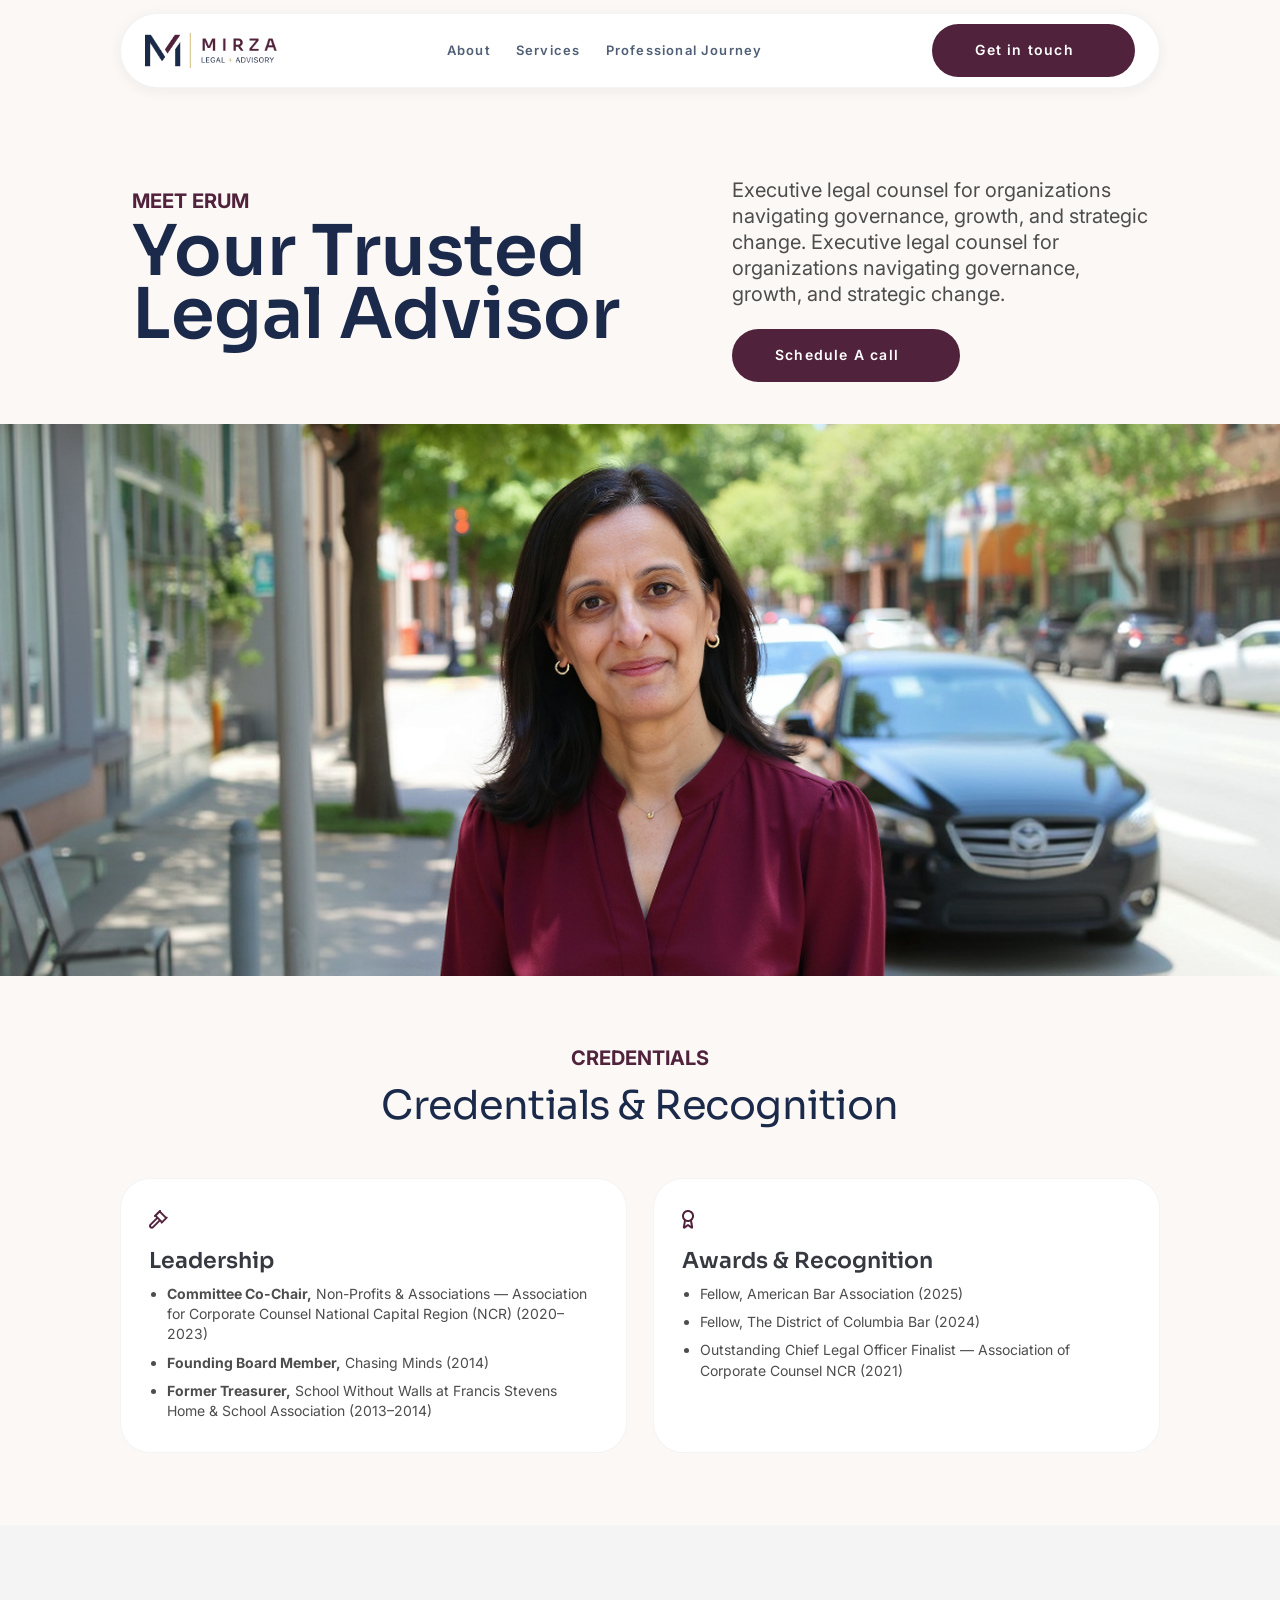
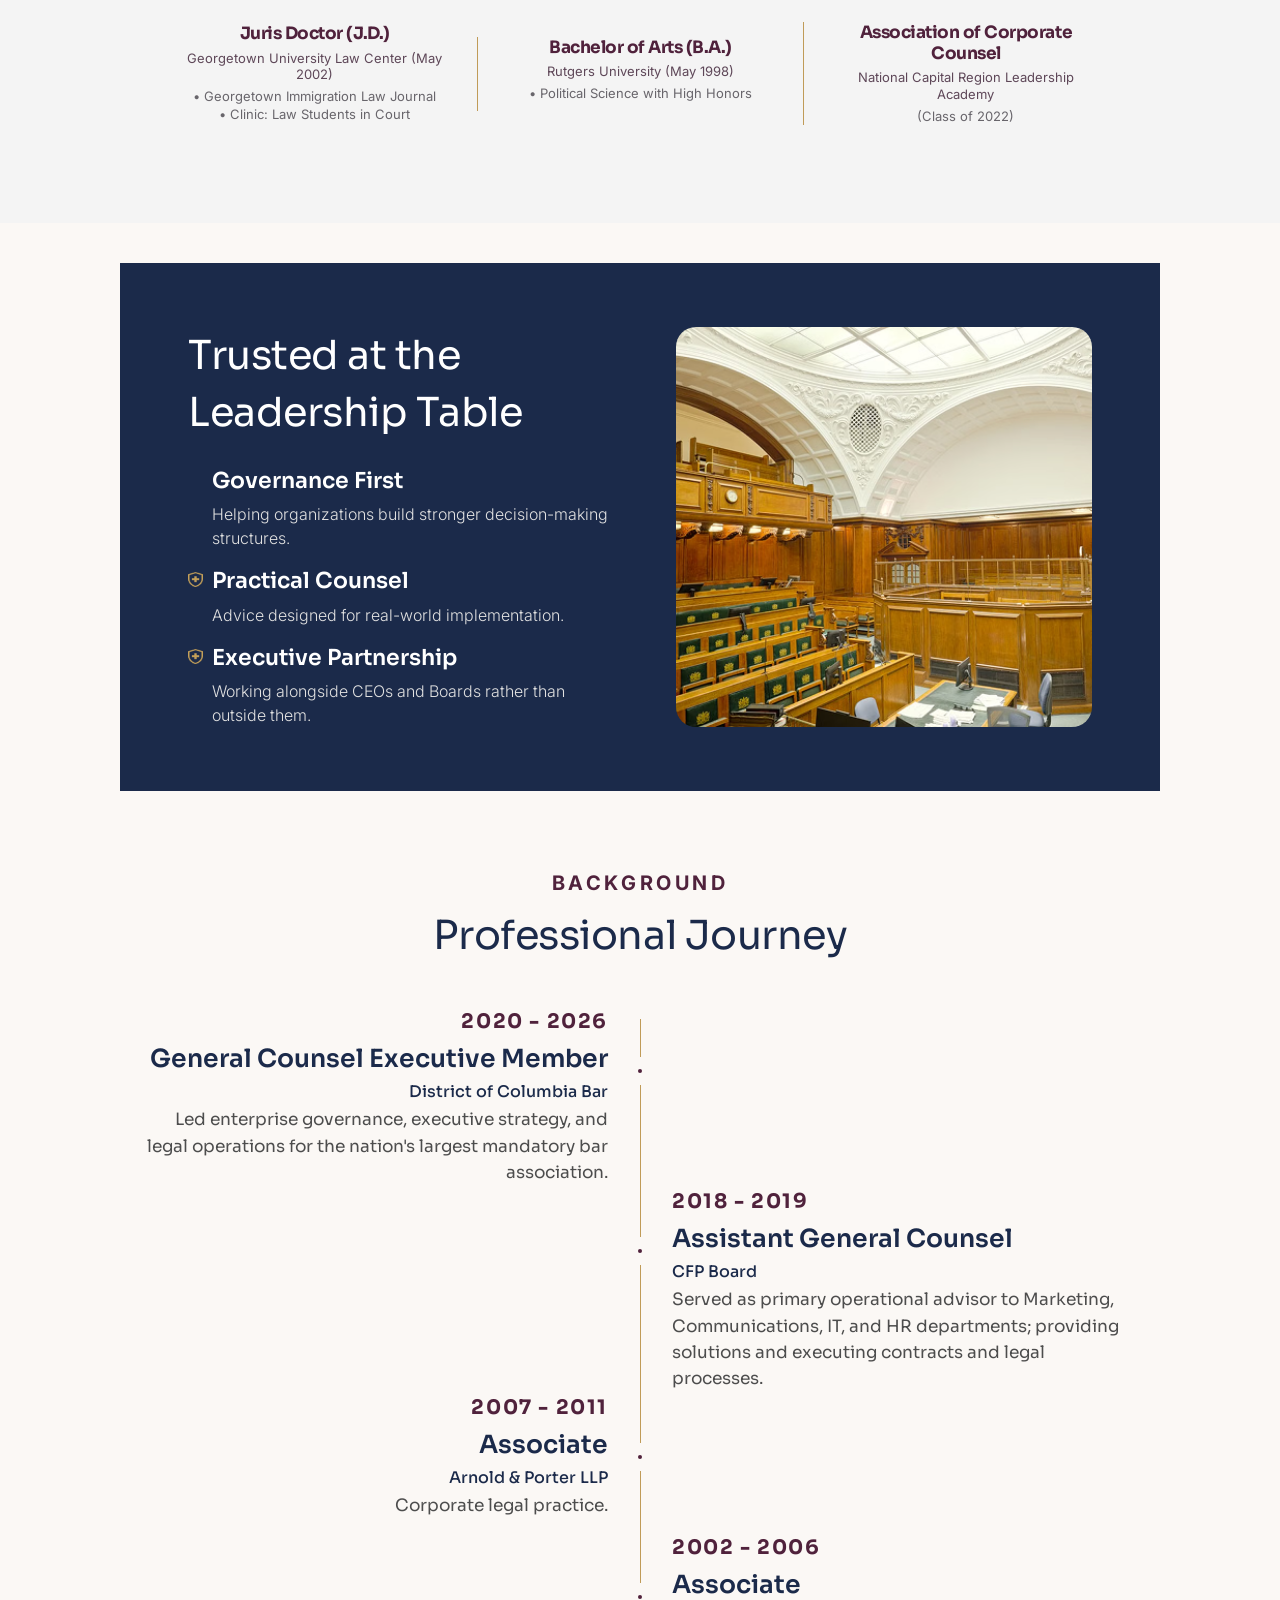
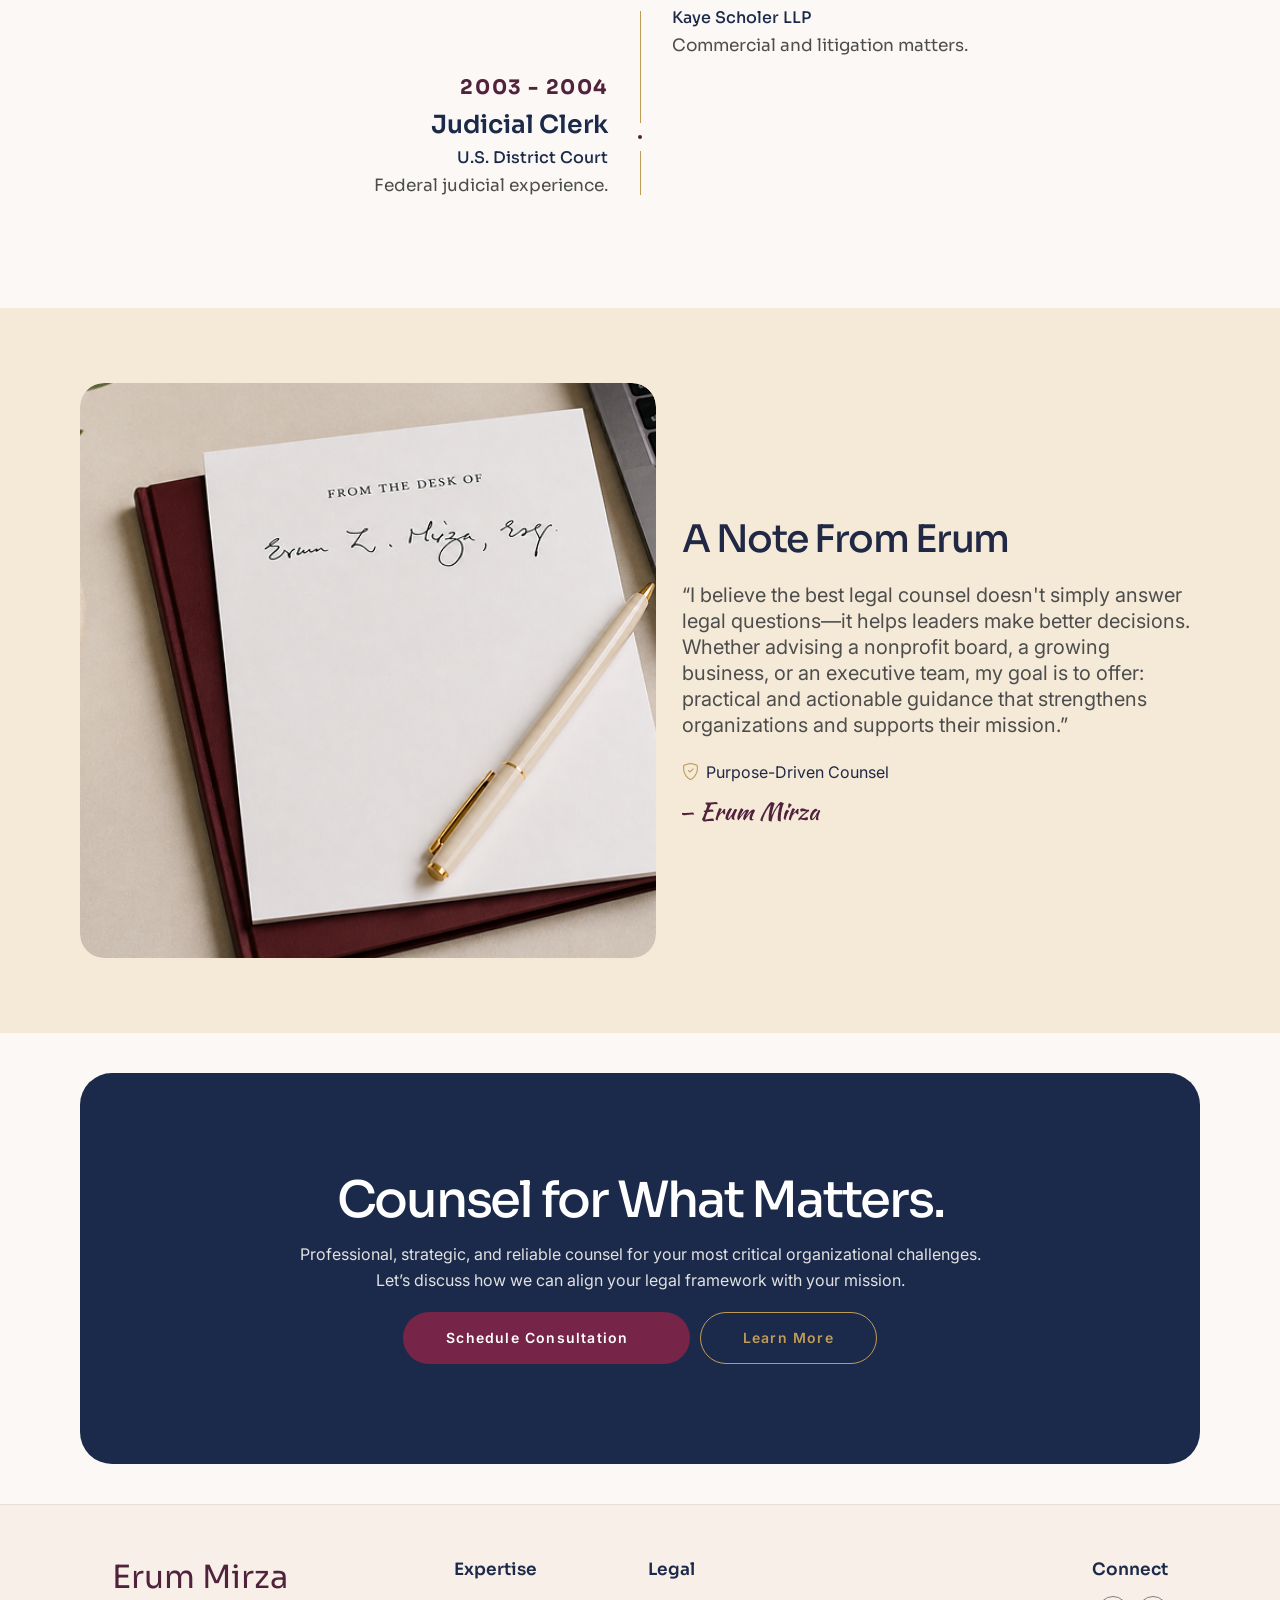
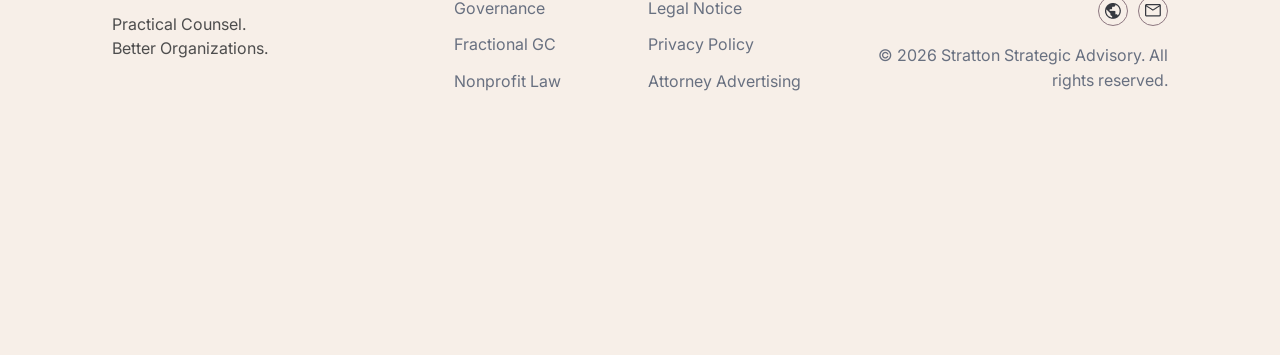
==== commit e24dadb8: "Update about.html" ====
--- a/about.html
+++ b/about.html
@@ -21,7 +21,7 @@
 <body class="home-page">
     <header class="site-header container-xl">
         <a class="brand" href="index.html" aria-label="Mirza home">
-            <img class="brand-logo" src="assets/images/Mirzapllc-logo.webp" alt="Mirza Legal Advisory">
+            <img class="brand-logo" src="./images/Mirzapllc-logo.webp" alt="Mirza Legal Advisory">
         </a>
         <nav id="main-navigation" class="main-nav" aria-label="Main navigation">
             <a href="about.html">About</a>
@@ -54,7 +54,7 @@
                 </div>
             </div>
             <div class="about-hero-image">
-                <img src="assets/images/erum-image.png" alt="Erum Mirza, attorney and strategic advisor">
+                <img src="./images/erum-image.png" alt="Erum Mirza, attorney and strategic advisor">
             </div>
         </section>
 
@@ -67,7 +67,7 @@
             </div>
             <div class="services-grid">
                 <div class="service-card">
-                    <span class="service-icon"><img src="assets/images/leadership.png" alt="" aria-hidden="true"></span>
+                    <span class="service-icon"><img src="./images/leadership.png" alt="" aria-hidden="true"></span>
                     <h3>Leadership</h3>
                     <ul class="service-list">
                         <li> <strong>Committee Co-Chair,</strong>  Non-Profits &amp; Associations — Association for Corporate Counsel
@@ -78,7 +78,7 @@
                     </ul>
                 </div>
                 <div class="service-card">
-                    <span class="service-icon"><img src="assets/images/Recognition.png" alt="" aria-hidden="true"></span>
+                    <span class="service-icon"><img src="./images/Recognition.png" alt="" aria-hidden="true"></span>
                     <h3>Awards &amp; Recognition</h3>
                     <ul class="service-list">
                         <li>Fellow, American Bar Association (2025)</li>
@@ -122,14 +122,14 @@
                         </div>
                     </li>
                     <li>
-                        <img class="leadership-icon" src="assets/images/Icon.png" alt="" aria-hidden="true">
+                        <img class="leadership-icon" src="./images/Icon.png" alt="" aria-hidden="true">
                         <div>
                             <h3>Practical Counsel</h3>
                             <p class="pt-2">Advice designed for real-world implementation.</p>
                         </div>
                     </li>
                     <li>
-                        <img class="leadership-icon" src="assets/images/Icon.png" alt="" aria-hidden="true">
+                        <img class="leadership-icon" src="./images/Icon.png" alt="" aria-hidden="true">
                         <div>
                             <h3>Executive Partnership</h3>
                             <p class="pt-2">Working alongside CEOs and Boards rather than outside them.</p>
@@ -138,7 +138,7 @@
                 </ul>
             </div>
             <div class="leadership-table-image">
-                <img src="/assets/images/tursted.png" alt="Historic courtroom interior">
+                <img src="./images/tursted.png" alt="Historic courtroom interior">
             </div>
         </section>
 
@@ -198,7 +198,7 @@
         <section class="note-section" aria-labelledby="note-title">
             <div class="note-section-inner">
                 <div class="note-image">
-                    <img src="assets/images/note.png" alt="A handwritten note beside a notebook and pen">
+                    <img src="./images/note.png" alt="A handwritten note beside a notebook and pen">
                 </div>
                 <div class="note-copy">
                     <h2 id="note-title" class="sub-heading-2">A Note From Erum</h2>
@@ -208,7 +208,7 @@
                         supports their mission.”</p>
                     <p class="note-purpose"><i class="bi bi-shield-check" aria-hidden="true"></i> Purpose-Driven Counsel
                     </p>
-                    <img class=" note-signature-image" src="assets/images/signature.png" alt="Erum Mirza signature" />
+                    <img class=" note-signature-image" src="./images/signature.png" alt="Erum Mirza signature" />
                 </div>
             </div>
         </section>
@@ -237,10 +237,10 @@
             <div class="footer-connect"><small>Connect</small>
                 <div class="social-links">
                     <a href="#contact" aria-label="Contact Erum Mirza">
-                        <img src="assets/images/website-icon.png" alt="Website" aria-hidden="true">
+                        <img src="./images/website-icon.png" alt="Website" aria-hidden="true">
                     </a>
                     <a href="mailto:hello@erummirza.com" aria-label="Email Erum Mirza">
-                        <img src="assets/images/email-icon.png" alt="Email" aria-hidden="true">
+                        <img src="./images/email-icon.png" alt="Email" aria-hidden="true">
                     </a>
 
                 </div>
@@ -256,4 +256,4 @@
     <script src="script.js"></script>
 </body>
 
-</html>+</html>
